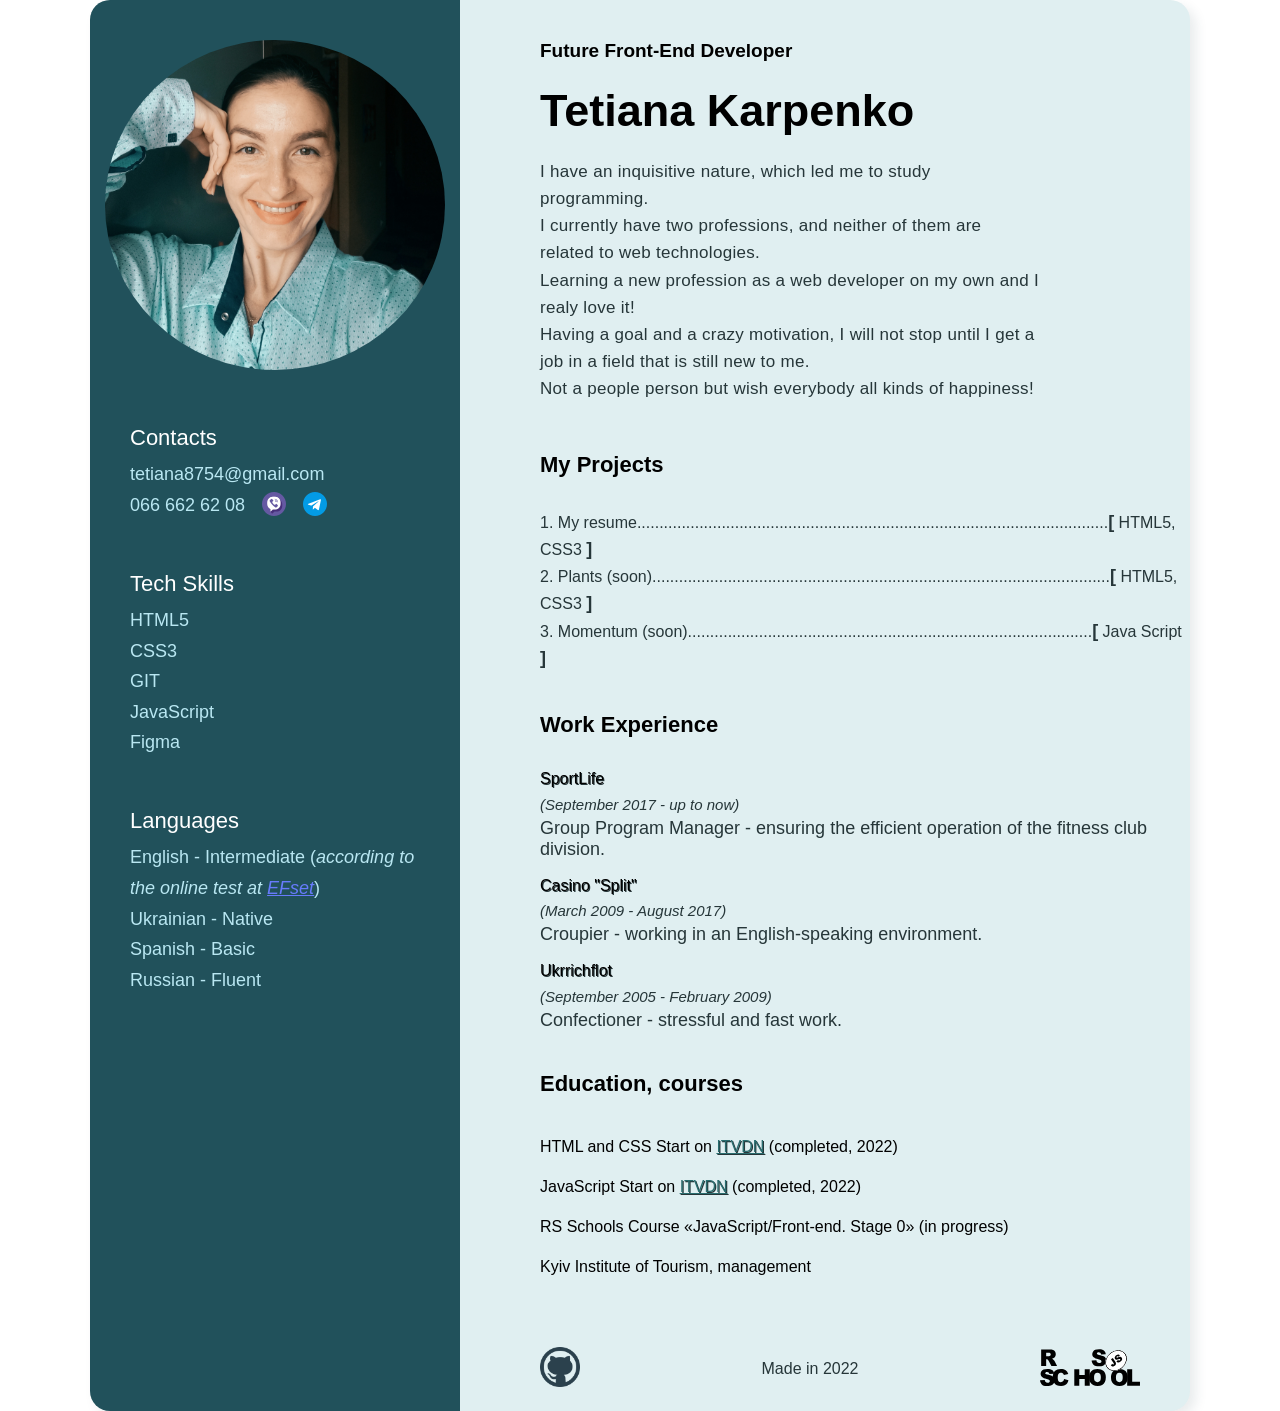
==== index.html @ 54bd9d0e "fix: change file paths" ====
<!DOCTYPE html>
<html lang="en">
<head>
    <meta charset="UTF-8">
    <meta http-equiv="X-UA-Compatible" content="IE=edge">
    <meta name="viewport" content="width=device-width, initial-scale=1.0">
    <title>Tetiana Karpenko</title>
    <link rel="shortcut icon" type="image/x-icon" href="cv-img/profile.png">
    <link rel="stylesheet" href="style.css">
</head>
<body>
    <div class="wrapper">
        <div class="container">
            <div class="aside">
                <div class="aside-img">
                    <img src="cv-img/photo.jpg" alt="my_photo">
                </div>
                <div class="contacts">
                    <h3 class="contacts-title title">
                        Contacts
                    </h3>
                    <ul class="contacts-list">
                        <li class="contacts-item">
                            <a href="mailto:tetiana8754@gmail.com">tetiana8754@gmail.com</a>
                        </li>
                        <li class="contacts-item">
                            <a href="tel:+380666626208">066 662 62 08</a>
                            <a href="#" class="viber social" >
                                <img src="cv-img/free-icon-viber.png" alt="viber">
                            </a>
                            <a href="#" class="social">
                                <img src="cv-img/free-icon-telegram.png" alt="viber">
                            </a>
                        </li>
                    </ul>
                </div>
                <div class="tech-skills">
                    <h3 class="tech-skills-title title">
                        Tech Skills
                    </h3>
                    <ul class="tech-skills-list">
                        <li class="tech-skills-item">HTML5</li>
                        <li class="tech-skills-item">CSS3</li>
                        <li class="tech-skills-item">GIT</li>
                        <li class="tech-skills-item">JavaScript</li>
                        <li class="tech-skills-item">Figma</li>
                    </ul>
                </div>
                <div class="languages">
                    <h3 class="languages-title title">
                        Languages
                    </h3>
                    <ul class="languages-list">
                        <li class="languages-item">English - Intermediate (<span>according to the online test at <a href="https://www.efset.org/" target="_blank">EFset</a></span>)</li>
                        <li class="languages-item">Ukrainian - Native</li>
                        <li class="languages-item">Spanish - Basic</li>
                        <li class="languages-item">Russian - Fluent</li>
                    </ul>
                </div>
            </div>
            <div class="main">
                <div class="about">
                    <h2 class="about-subtitle">
                       Future Front-End Developer
                    </h2>
                    <h1 class="about-title">
                        Tetiana Karpenko
                    </h1>
                    <p class="about-text">
                        I have an inquisitive nature, which led me to study programming.<br>
                        I currently have two professions, and neither of them are related to web technologies.<br>
                        Learning a new profession as a web developer on my own and I realy love it!<br>
                        Having a goal and a crazy motivation, I will not stop until I get a job in a field that is still new to me.<br>
                        Not a people person but wish everybody all kinds of happiness!
                    </p>
                </div>
                <div class="projects">
                    <h3 class="projects-title">
                        My Projects
                    </h3>
                    <ol class="projects-list">
                        <li class="projects-item">
                            <a href="#">My resume..........................................................................................................<span>[</span> HTML5, CSS3 <span>]</span></a>
                        </li>
                        <li class="projects-item">
                            <a href="#">Plants (soon).......................................................................................................<span>[</span> HTML5, CSS3 <span>]</span></a>
                        </li>
                        <li class="projects-item">
                            <a href="#">Momentum (soon)...........................................................................................<span>[</span> Java Script <span>]</span></a>
                        </li>
                    </ol>
                </div>
                <div class="work">
                    <h3 class="work-title">
                        Work Experience
                    </h3>
                    <ul class="work-list">
                        <li class="work-item">
                            <h4 class="work-subtitle">SportLife</h4>
                            <p class="work-date">
                                (September 2017 - up to now)
                            </p>
                            <p class="work-text">
                                Group Program Manager - ensuring the efficient operation of the fitness club division.
                            </p>
                        </li>
                        <li class="work-item">
                            <h4 class="work-subtitle">Casino "Split"</h4>
                            <p class="work-date">
                                (March 2009 - August 2017)
                            </p>
                            <p class="work-text">
                                Croupier - working in an English-speaking environment.
                            </p>
                        </li>
                        <li class="work-item">
                            <h4 class="work-subtitle">Ukrrichflot</h4>
                            <p class="work-date">
                                (September 2005 - February 2009)
                            </p>
                            <p class="work-text">
                                Confectioner - stressful and fast work.
                            </p>
                        </li>
                    </ul>
                </div>
                <div class="education">
                    <h3 class="education-title">
                        Education, courses
                    </h3>
                    <ul class="education-list">
                        <li class="education-item">
                            HTML and CSS Start on <a href="https://itvdn.com/ua" target="_blank">ITVDN</a> (completed, 2022)
                        </li>
                        <li class="education-item">
                            JavaScript Start on <a href="https://itvdn.com/ua" target="_blank">ITVDN</a> (completed, 2022)
                        </li>
                        <li class="education-item">
                            RS Schools Course «JavaScript/Front-end. Stage 0» (in progress)
                        </li>
                        <li class="education-item">
                            Kyiv Institute of Tourism, management
                        </li>
                    </ul>
                </div>
                <footer class="footer">
                    <div class="footer-author">
                        <a class="git" target="_blank" href="https://github.com/TetianaTetiana">
                            <img width="40" height="40" src="cv-img/github.png" alt="logo">
                        </a>
                    </div>
                    <p class="footer-text">
                        Made in 2022
                    </p>
                    <div class="footer-logo">
                        <a href="https://rs.school/js/" target="_blank">
                            <img src="cv-img/rs_school_js.svg" alt="logo">
                        </a>
                    </div>
                </footer>
            </div>
        </div>
    </div>
</body>
</html>
---- style.css ----
* {
    padding: 0;
    margin: 0;
    border: 0;
}

nav,
footer,
header,
aside {
    display: block;
    box-sizing: border-box;
}

html,
body {
    width: 100%;
    height: 100%;
    font-size: 100%;
    -ms-text-size-adjust: 100%;
    -moz-text-size-adjust: 100%;
    -webkit-text-size-adjust: 100%;
    scroll-behavior: smooth;
}

a,
a:visited {
    text-decoration: none;
}

a:hover {
    text-decoration: none;
}

ul li {
    list-style: none;
}

h1,
h2,
h3,
h4,
h5,
h6 {
    font-size: inherit;
    font-weight: 400;
}

body{
    font-family:'Segoe UI', Tahoma, Geneva, Verdana, sans-serif;
    font-weight: 400;
    color: #263639;
}

.container{
    width: 1100px;
    margin: 0 auto;
    display: flex;
    box-shadow: 6px 6px 12px rgba(35, 69, 81, 0.1);
    border-radius: 20px;
    background-color:#e0eff1;
}
/* Aside-------------------------------------------------------------- */
.aside {
    width: 100%;
    background-color: rgb(33, 81, 91);
    max-width: 370px;
    border-bottom-left-radius: 20px;
    border-top-left-radius: 20px;
    font-size: 18px;
}

.aside-img {
    margin: 40px 15px 50px;
}
.aside-img img{
    width: 340px;
    height: 330px;
    border-radius: 50%;
}

.contacts,
.tech-skills,
.languages{
    margin: 0 20px 50px 40px;
}

.title {
    font-weight: 500;
    font-size: 22px;
    line-height: 1.2;
    color: #FFFFFF;
    margin-bottom: 8px;
}

.contacts-item,
.tech-skills-item,
.languages-item,
.contacts-item a{
    line-height: 1.7;
    color: #b9e7f2;
    transition: all .4s ease;
}

.contacts-item a:hover{
    text-shadow: 1px 1px 1px #b9e7f2;
}

.social img{
    vertical-align:sub;
}

.social img{
    margin-left: 12px;
}

.languages-item span{
    font-style: italic;
}

.languages-item a{
    color: rgb(103, 123, 252);
    text-decoration: underline;
}
/* Main-------------------------------------------------------------- */
.main{
    width: 100%;
    margin-left: 80px;
}

.about {
    margin: 40px 0 50px;
    max-width: 500px;
}

.about-subtitle {
    font-weight: 700;
    line-height: 1.2;
    color: #000000;
    font-size: 19px;
}

.about-title {
    font-weight: 700;
    font-size: 45px;
    line-height: 55px;
    color: #000000;
    padding: 20px 0;
}

.about-text {
    font-weight: 400;
    line-height: 1.6;
    letter-spacing: .3px;
    font-size: 17px;
}

.projects-title,
.work-title,
.education-title{
    font-weight: 700;
    font-size: 22px;
    line-height: 1.2;
    color: #000000;
    padding-bottom: 30px;
}

.projects-list {
    list-style-position: inside;
    line-height: 1.7;
}

.projects-item a{
    line-height: 1.2;
    color: #263639;
    transition: all .4s ease;
}

.projects-item a:hover{
    text-shadow: 1px 1px 2px #263639;
}

.projects-item span{
    font-weight: bold;
    font-size: 18px;
}

.work {
    margin: 40px 0;
}

.work-subtitle {
    font-weight: 500;
    line-height: 1.4;
    color: #000000;
    text-shadow: 1px 1px #263639;
}

.work-date {
    font-weight: 500;
    font-size: 15px;
    font-style: italic;
    padding: 5px 0;
}

.work-text {
    margin-bottom: 15px;
    font-size: 18px;
}

.education-list {
    margin-bottom: 40px;
}
.education-item {
    font-weight: 500;
    line-height: 2.5;
    color: #000000;
}
.education-item a{
    color: rgb(42, 109, 111);
    text-decoration: underline;
    text-shadow: 1px 1px #263639;
}
/* Footer-------------------------------------------------------------- */
.footer {
    display: flex;
    align-items: center;
    justify-content: space-between;
    padding: 20px 50px 20px 0;
}

.footer-logo img{
    width: 100px;
}
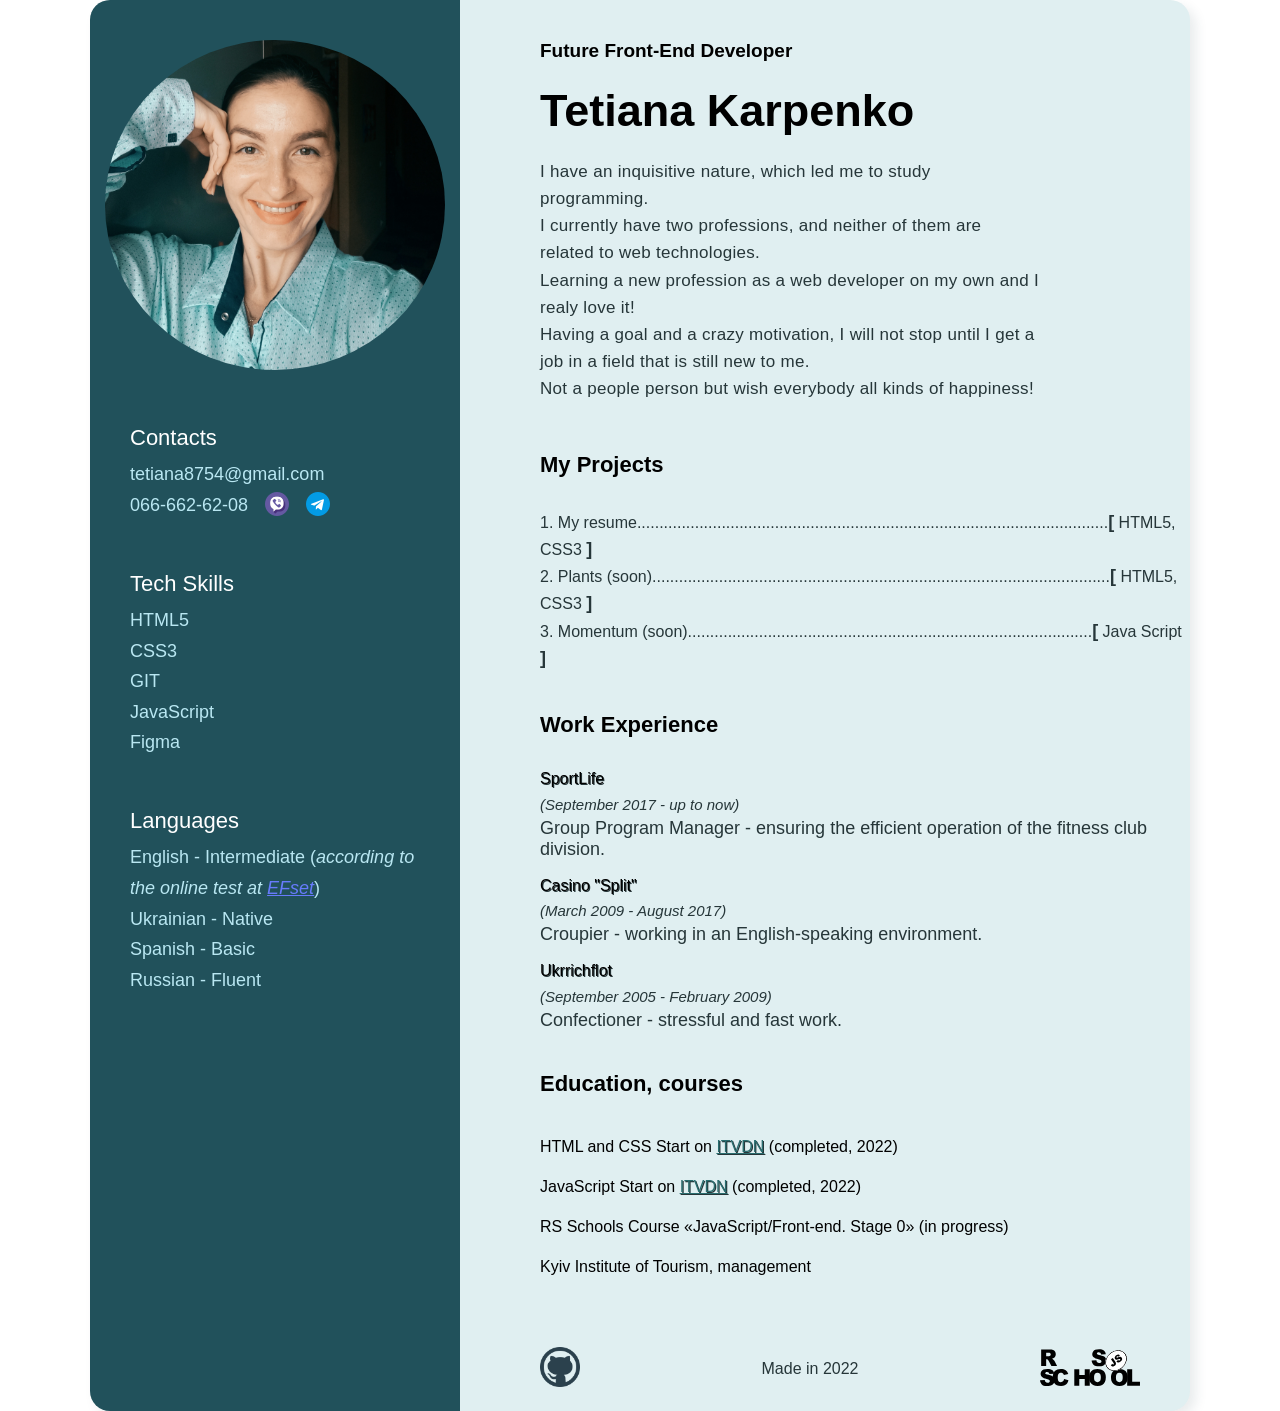
==== commit 94e98fae: "fix: correct spelling of phone number" ====
--- a/index.html
+++ b/index.html
@@ -24,12 +24,12 @@
                             <a href="mailto:tetiana8754@gmail.com">tetiana8754@gmail.com</a>
                         </li>
                         <li class="contacts-item">
-                            <a href="tel:+380666626208">066 662 62 08</a>
-                            <a href="#" class="viber social" >
+                            <a href="tel:+380666626208">066-662-62-08</a>
+                            <a href="viber://chat?number=+380666626208" class="viber social" >
                                 <img src="cv-img/free-icon-viber.png" alt="viber">
                             </a>
-                            <a href="#" class="social">
-                                <img src="cv-img/free-icon-telegram.png" alt="viber">
+                            <a href="https://t.me/TKCoder" class="social">
+                                <img src="cv-img/free-icon-telegram.png" alt="telegram">
                             </a>
                         </li>
                     </ul>
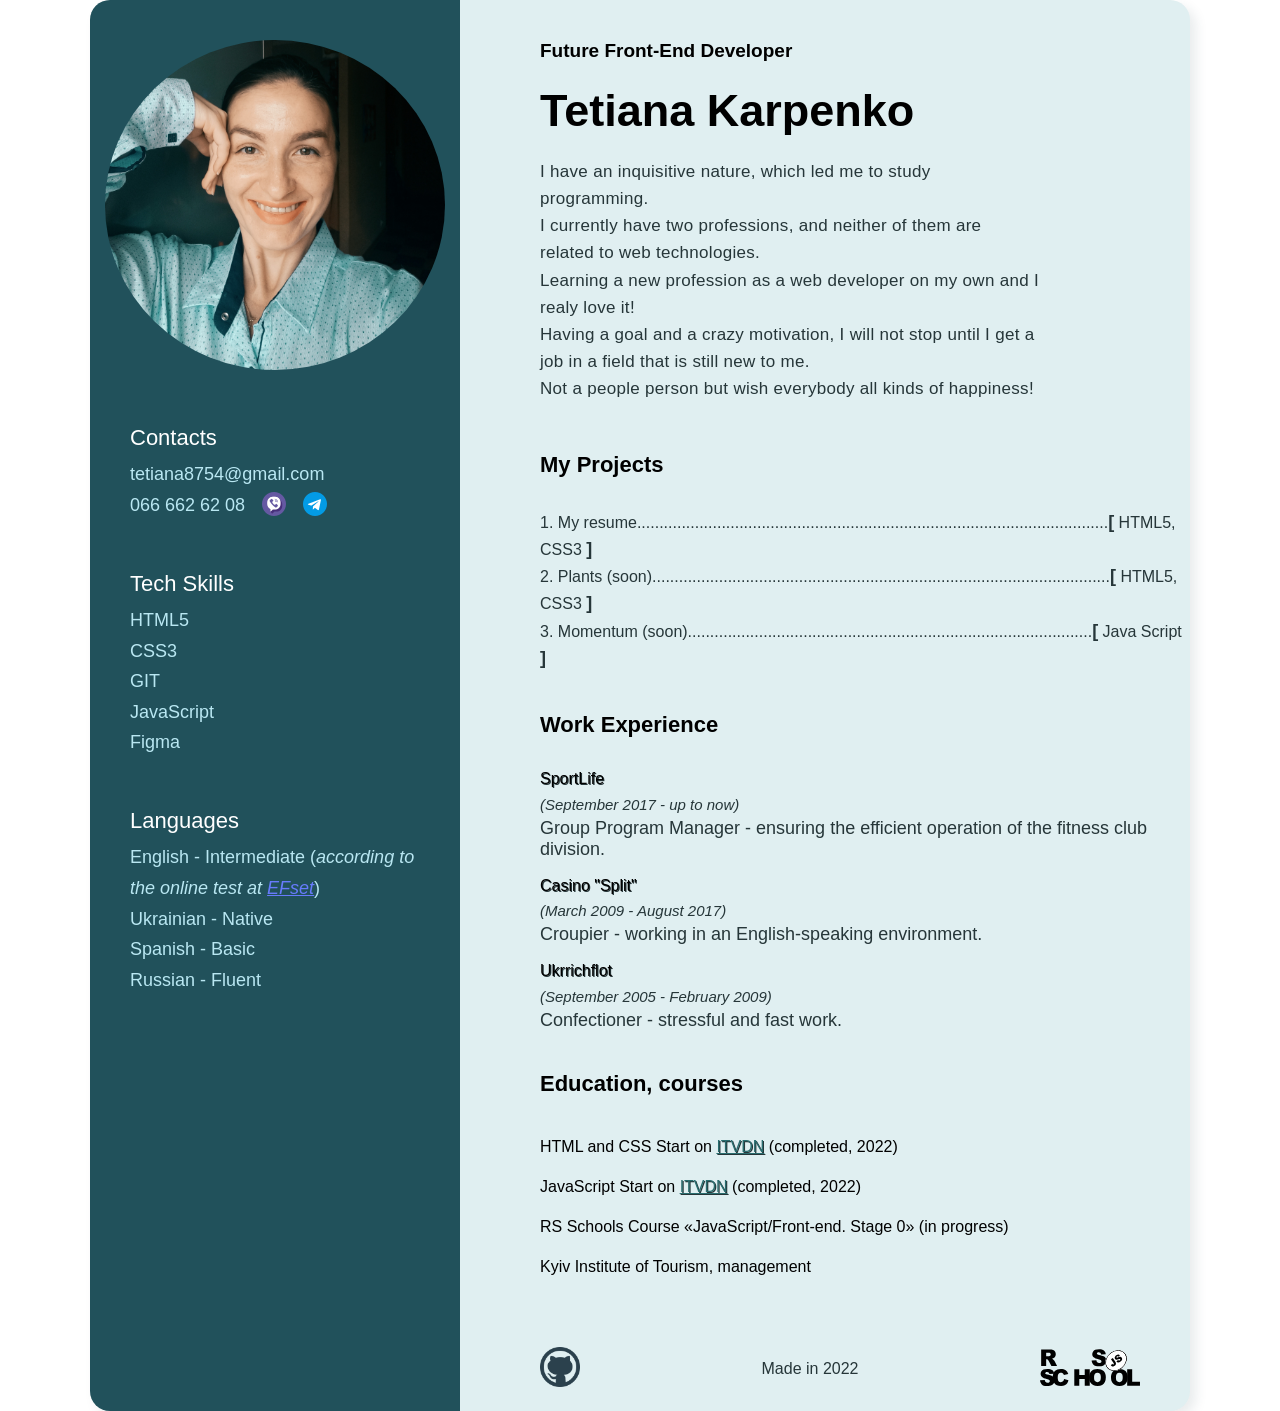
==== commit a3c4ebcc: "fix: correct spelling of phone number, again" ====
--- a/index.html
+++ b/index.html
@@ -24,7 +24,7 @@
                             <a href="mailto:tetiana8754@gmail.com">tetiana8754@gmail.com</a>
                         </li>
                         <li class="contacts-item">
-                            <a href="tel:+380666626208">066-662-62-08</a>
+                            <a href="tel:+380666626208">066&nbsp;662&nbsp;62&nbsp;08</a>
                             <a href="viber://chat?number=+380666626208" class="viber social" >
                                 <img src="cv-img/free-icon-viber.png" alt="viber">
                             </a>
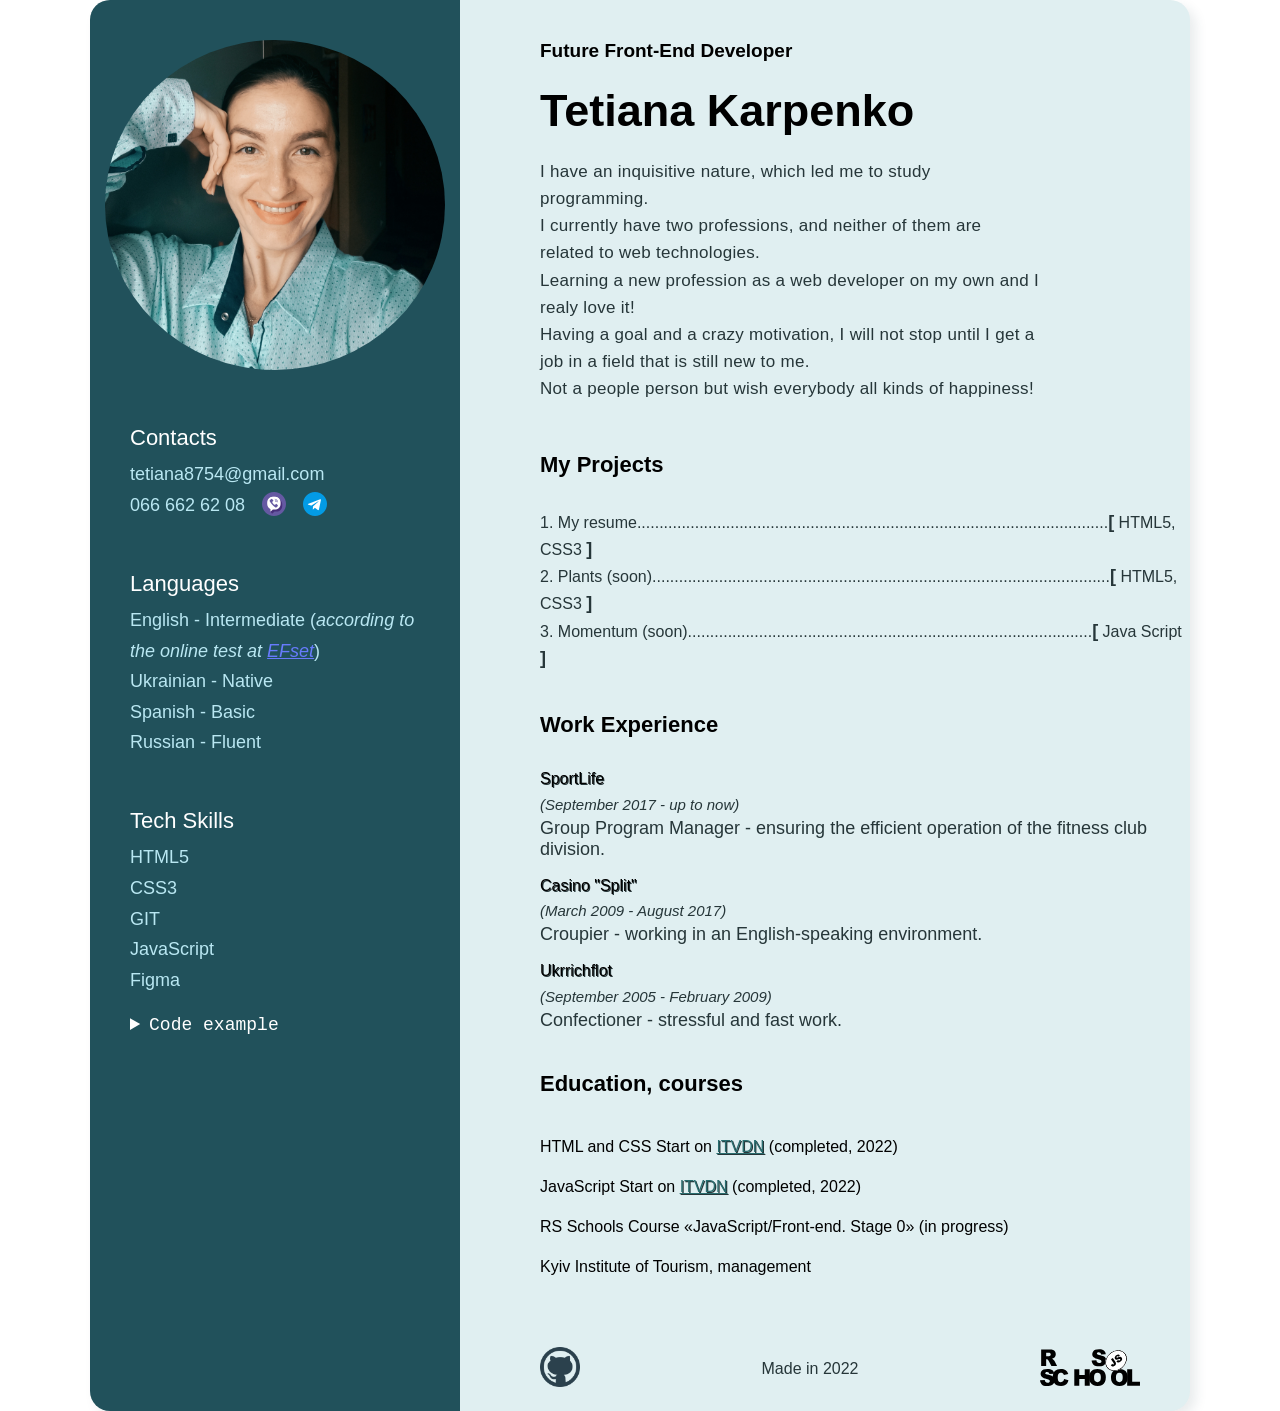
==== commit 65df7140: "feat: add code snippet to html" ====
--- a/index.html
+++ b/index.html
@@ -11,11 +11,11 @@
 <body>
     <div class="wrapper">
         <div class="container">
-            <div class="aside">
+            <aside class="aside">
                 <div class="aside-img">
                     <img src="cv-img/photo.jpg" alt="my_photo">
                 </div>
-                <div class="contacts">
+                <nav class="contacts">
                     <h3 class="contacts-title title">
                         Contacts
                     </h3>
@@ -33,6 +33,17 @@
                             </a>
                         </li>
                     </ul>
+                </nav>
+                <div class="languages">
+                    <h3 class="languages-title title">
+                        Languages
+                    </h3>
+                    <ul class="languages-list">
+                        <li class="languages-item">English - Intermediate (<span>according to the online test at <a href="https://www.efset.org/" target="_blank">EFset</a></span>)</li>
+                        <li class="languages-item">Ukrainian - Native</li>
+                        <li class="languages-item">Spanish - Basic</li>
+                        <li class="languages-item">Russian - Fluent</li>
+                    </ul>
                 </div>
                 <div class="tech-skills">
                     <h3 class="tech-skills-title title">
@@ -46,41 +57,50 @@
                         <li class="tech-skills-item">Figma</li>
                     </ul>
                 </div>
-                <div class="languages">
-                    <h3 class="languages-title title">
-                        Languages
-                    </h3>
-                    <ul class="languages-list">
-                        <li class="languages-item">English - Intermediate (<span>according to the online test at <a href="https://www.efset.org/" target="_blank">EFset</a></span>)</li>
-                        <li class="languages-item">Ukrainian - Native</li>
-                        <li class="languages-item">Spanish - Basic</li>
-                        <li class="languages-item">Russian - Fluent</li>
-                    </ul>
-                </div>
-            </div>
-            <div class="main">
-                <div class="about">
-                    <h2 class="about-subtitle">
+                <details>
+                    <summary>Code example</summary>
+<pre>
+<code>
+function getArraysSum(arr1, arr2) {
+    let sumOne = 0;
+    let sumTwo = 0;
+
+for(let i = 0; i &lt; arr1.length; i += 1){
+    sumOne += arr1[i];
+}
+for(let i = 0; i &lt; arr2.length; i += 1){
+    sumTwo += arr2[i];
+}
+    return sumOne + sumTwo;
+}
+</code>
+</pre>
+                </details>
+            </aside>
+
+            <main class="main">
+                <header class="header">
+                    <h2 class="header-subtitle">
                        Future Front-End Developer
                     </h2>
-                    <h1 class="about-title">
+                    <h1 class="header-title">
                         Tetiana Karpenko
                     </h1>
-                    <p class="about-text">
+                    <p class="header-text">
                         I have an inquisitive nature, which led me to study programming.<br>
                         I currently have two professions, and neither of them are related to web technologies.<br>
                         Learning a new profession as a web developer on my own and I realy love it!<br>
                         Having a goal and a crazy motivation, I will not stop until I get a job in a field that is still new to me.<br>
                         Not a people person but wish everybody all kinds of happiness!
                     </p>
-                </div>
+                </header>
                 <div class="projects">
                     <h3 class="projects-title">
                         My Projects
                     </h3>
                     <ol class="projects-list">
                         <li class="projects-item">
-                            <a href="#">My resume..........................................................................................................<span>[</span> HTML5, CSS3 <span>]</span></a>
+                            <a href="https://tetianatetiana.github.io/rsschool-cv/">My resume..........................................................................................................<span>[</span> HTML5, CSS3 <span>]</span></a>
                         </li>
                         <li class="projects-item">
                             <a href="#">Plants (soon).......................................................................................................<span>[</span> HTML5, CSS3 <span>]</span></a>
@@ -143,6 +163,7 @@
                         </li>
                     </ul>
                 </div>
+
                 <footer class="footer">
                     <div class="footer-author">
                         <a class="git" target="_blank" href="https://github.com/TetianaTetiana">
@@ -158,7 +179,7 @@
                         </a>
                     </div>
                 </footer>
-            </div>
+            </main>
         </div>
     </div>
 </body>
--- a/style.css
+++ b/style.css
@@ -122,25 +122,38 @@
     color: rgb(103, 123, 252);
     text-decoration: underline;
 }
+
+details{
+    margin: -30px 0 0 40px;
+    color: #ffffff;
+    cursor: pointer;
+    font-family: monospace;
+}
+pre{
+    width: 398px;
+    color: #000000;
+    background-color:rgb(151, 218, 232);
+    border-radius: 20px;
+}
 /* Main-------------------------------------------------------------- */
 .main{
     width: 100%;
     margin-left: 80px;
 }
 
-.about {
+.header {
     margin: 40px 0 50px;
     max-width: 500px;
 }
 
-.about-subtitle {
+.header-subtitle {
     font-weight: 700;
     line-height: 1.2;
     color: #000000;
     font-size: 19px;
 }
 
-.about-title {
+.header-title {
     font-weight: 700;
     font-size: 45px;
     line-height: 55px;
@@ -148,7 +161,7 @@
     padding: 20px 0;
 }
 
-.about-text {
+.header-text {
     font-weight: 400;
     line-height: 1.6;
     letter-spacing: .3px;
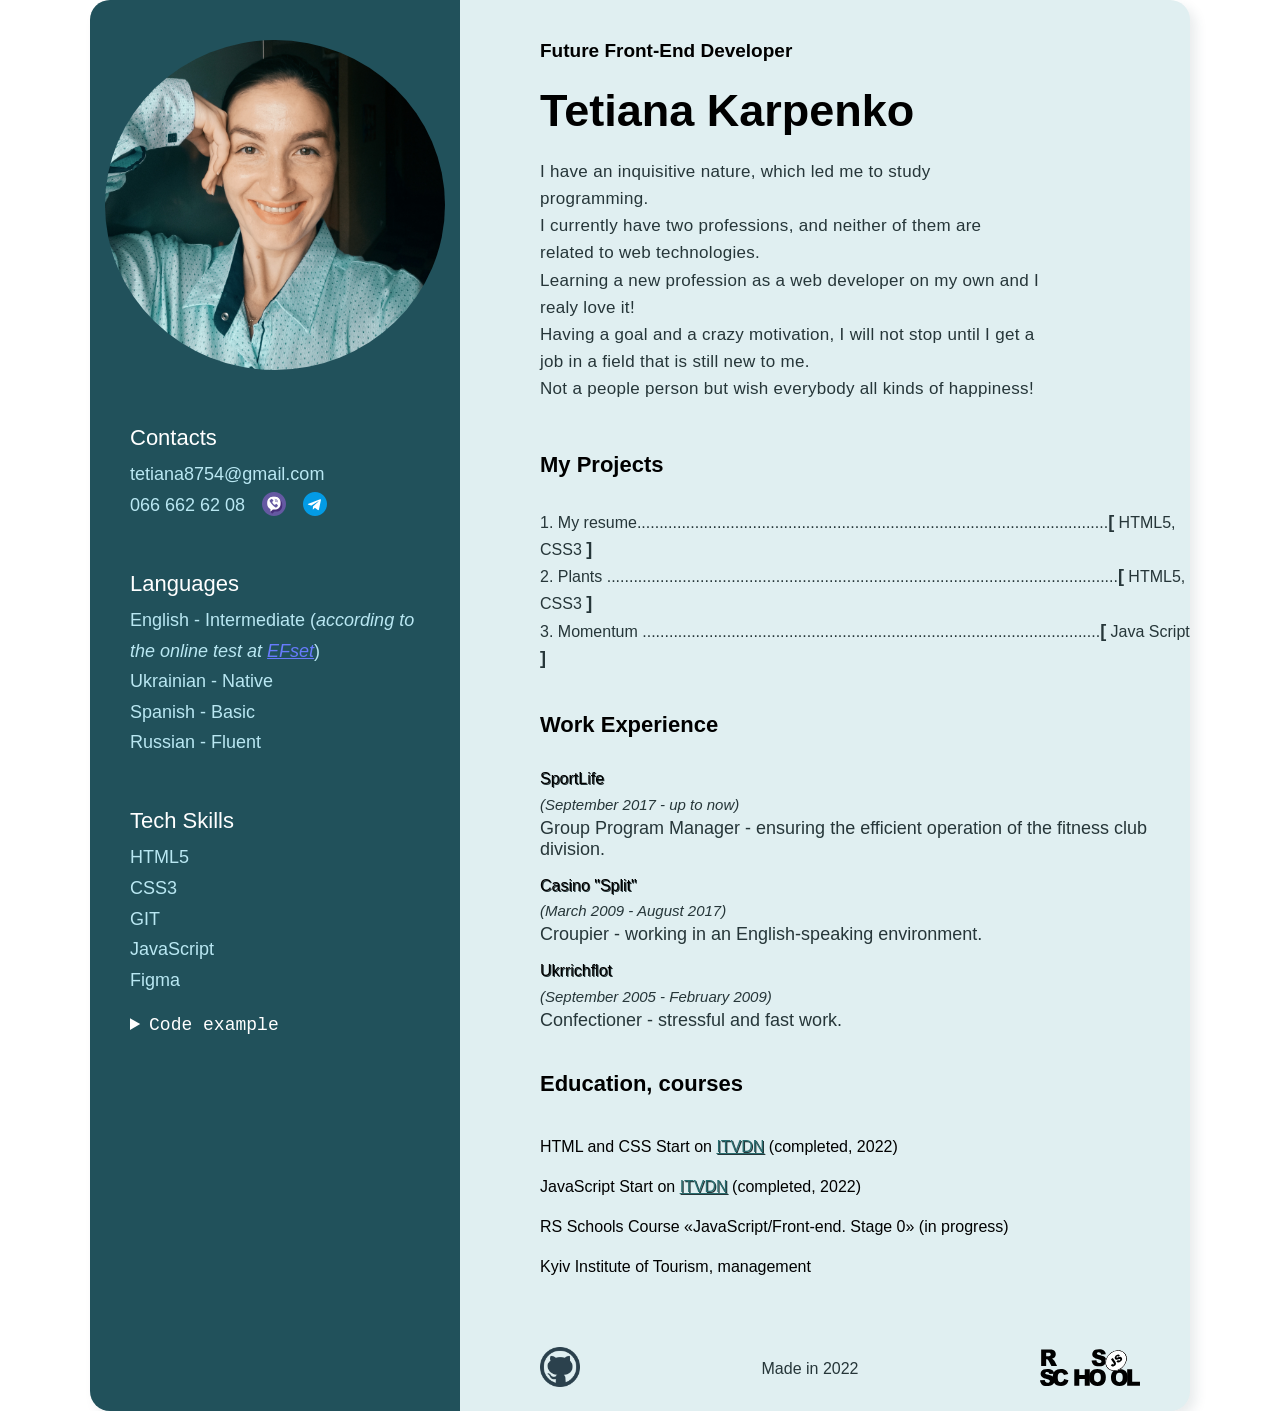
==== commit bdfa0b62: "feat: add projects links" ====
--- a/index.html
+++ b/index.html
@@ -103,10 +103,10 @@
                             <a href="https://tetianatetiana.github.io/rsschool-cv/">My resume..........................................................................................................<span>[</span> HTML5, CSS3 <span>]</span></a>
                         </li>
                         <li class="projects-item">
-                            <a href="#">Plants (soon).......................................................................................................<span>[</span> HTML5, CSS3 <span>]</span></a>
+                            <a href="https://rolling-scopes-school.github.io/tetianatetiana-JSFEPRESCHOOL2022Q4/plants/" target="_blank">Plants ...................................................................................................................<span>[</span> HTML5, CSS3 <span>]</span></a>
                         </li>
                         <li class="projects-item">
-                            <a href="#">Momentum (soon)...........................................................................................<span>[</span> Java Script <span>]</span></a>
+                            <a href="https://rolling-scopes-school.github.io/tetianatetiana-JSFEPRESCHOOL2022Q4/momentum/" target="_blank">Momentum .......................................................................................................<span>[</span> Java Script <span>]</span></a>
                         </li>
                     </ol>
                 </div>
